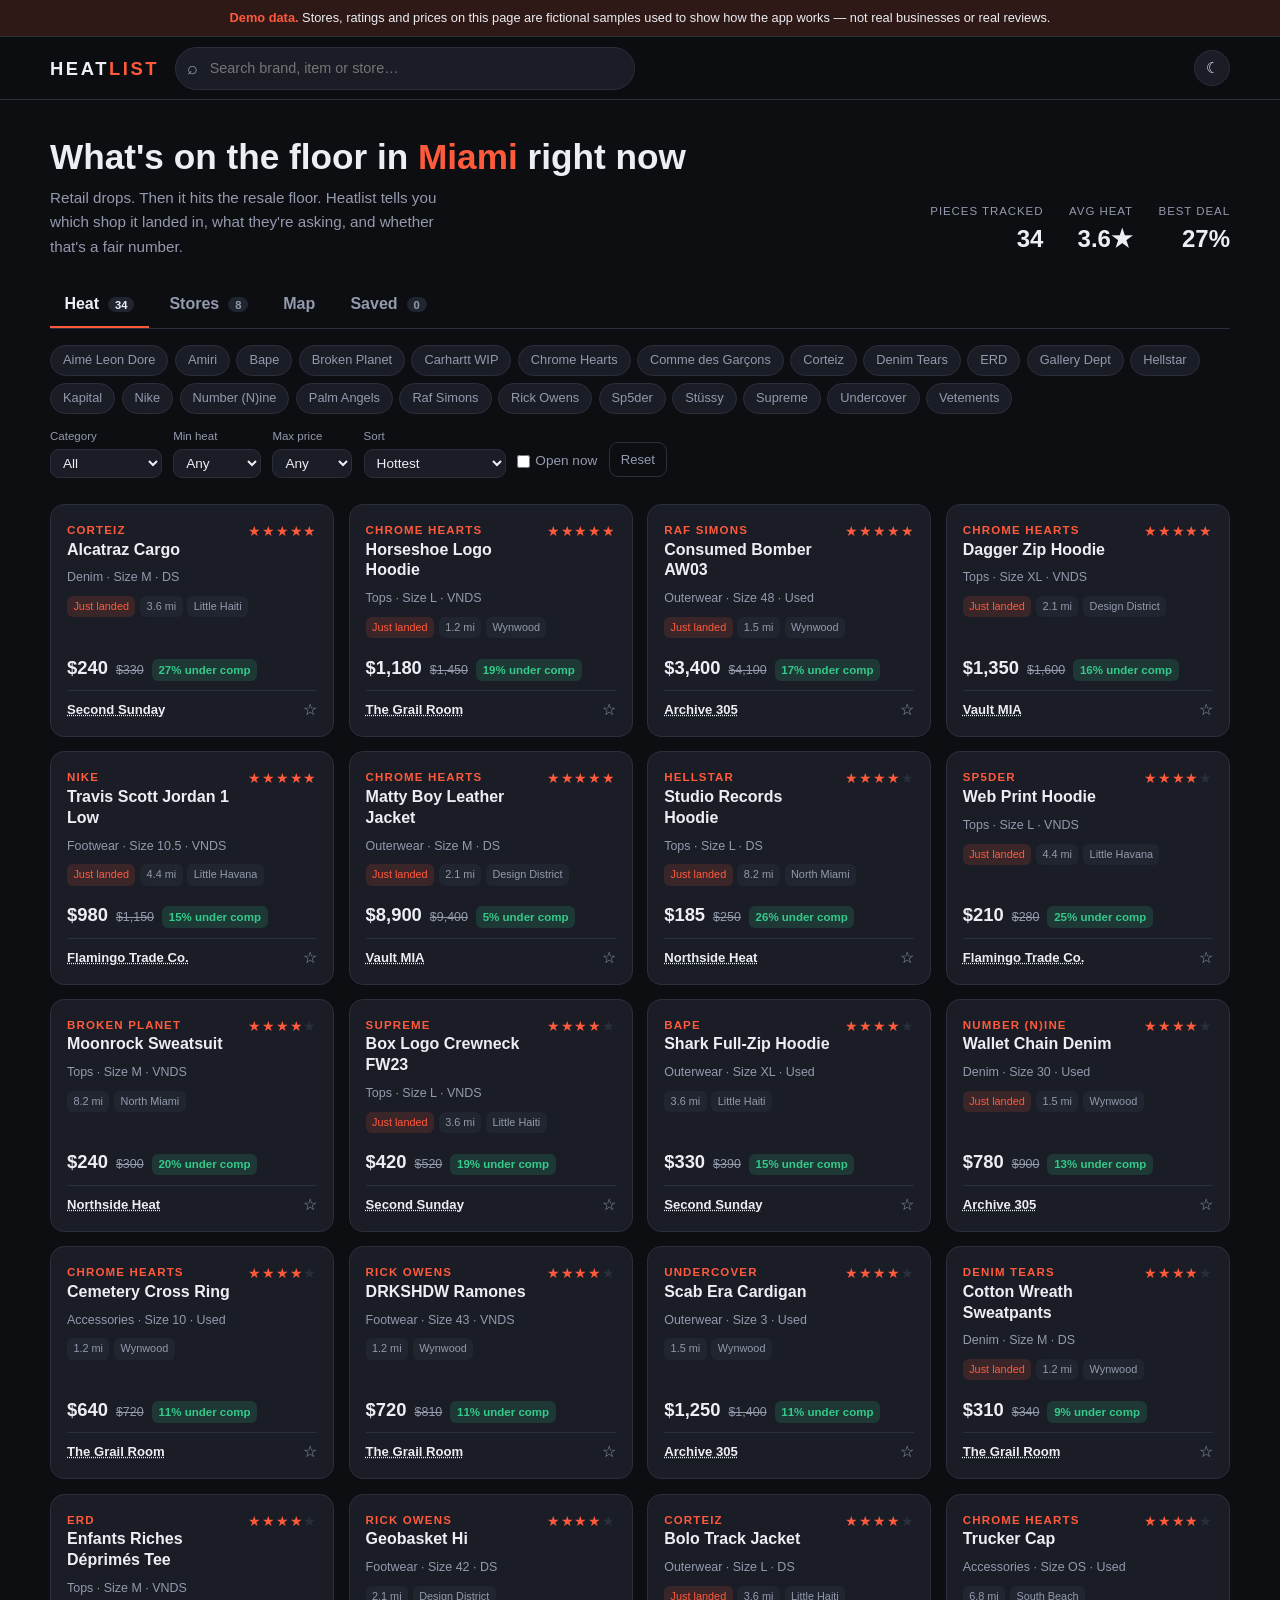
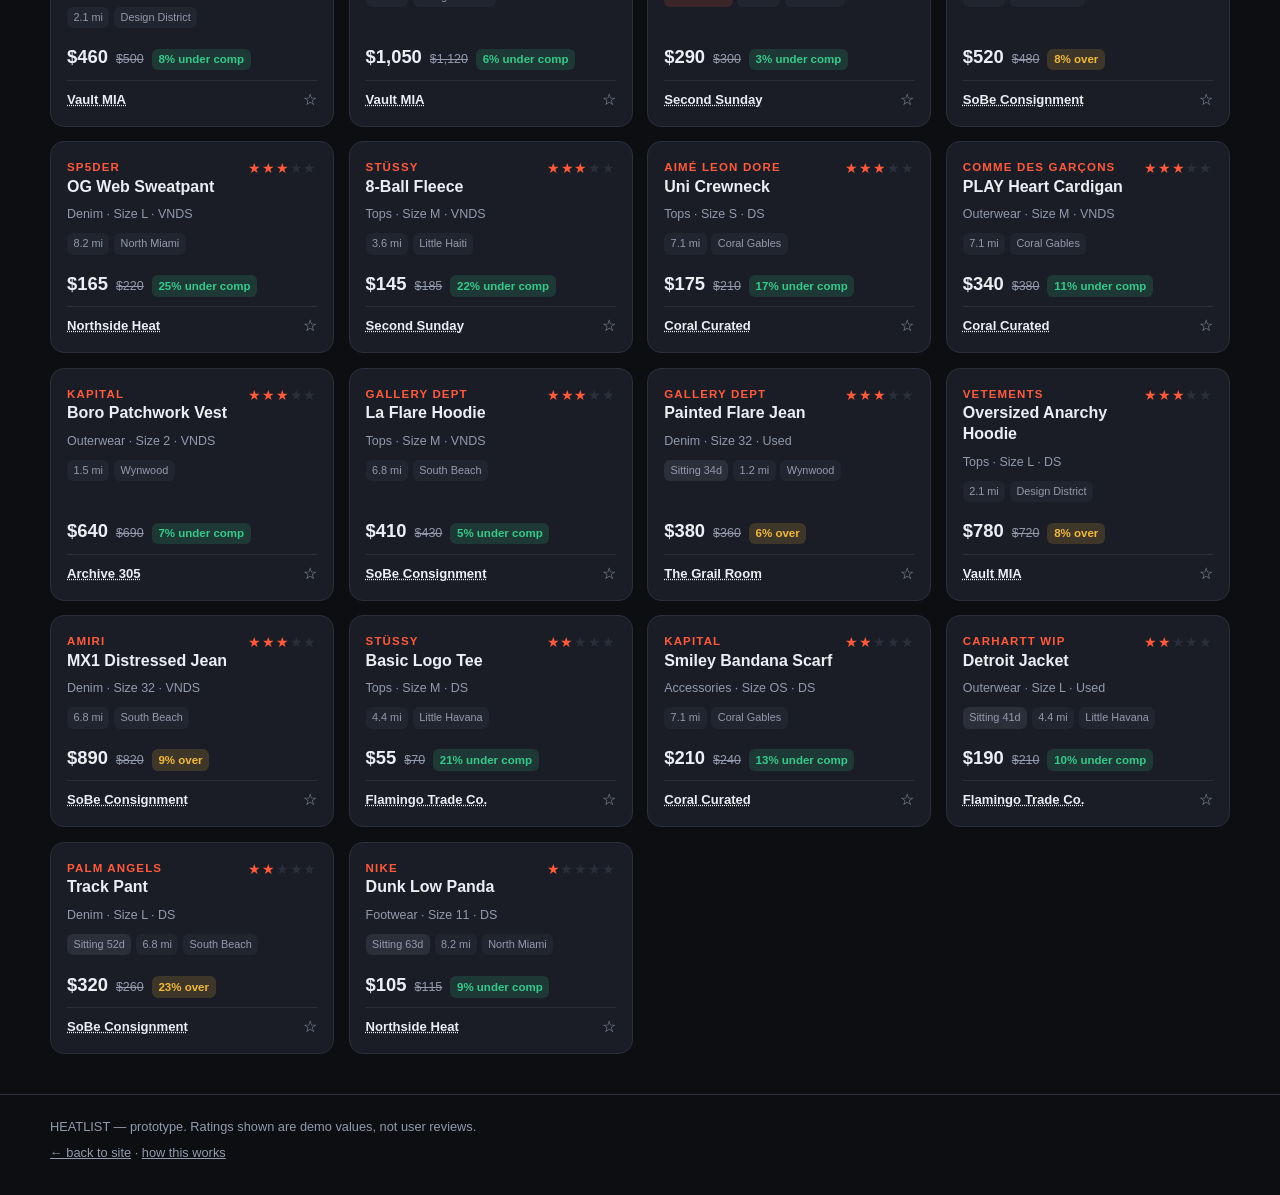
==== heatlist/index.html @ 33f38b96 "Add Heatlist: resale store finder rated on heat, payouts and pricing A static prototype for finding " ====
<!DOCTYPE html>
<html lang="en">
<head>
  <meta charset="UTF-8">
  <meta name="viewport" content="width=device-width, initial-scale=1.0">
  <meta name="description" content="Find which resale stores near you have heat on the floor right now — rated 1 to 5.">
  <title>HEATLIST — resale store finder</title>
  <link rel="stylesheet" href="css/heatlist.css">
  <link rel="icon" href="data:image/svg+xml,<svg xmlns='http://www.w3.org/2000/svg' viewBox='0 0 100 100'><text y='.9em' font-size='90'>🔥</text></svg>">
</head>
<body>

<div class="demo-banner" role="note">
  <strong>Demo data.</strong> Stores, ratings and prices on this page are
  fictional samples used to show how the app works — not real businesses or
  real reviews.
</div>

<header class="app-header">
  <div class="wrap header-inner">
    <a class="logo" href="#">HEAT<span>LIST</span></a>
    <div class="search-box">
      <span class="search-icon" aria-hidden="true">⌕</span>
      <input id="search" type="search" placeholder="Search brand, item or store…" autocomplete="off" aria-label="Search">
    </div>
    <button class="icon-btn" id="theme-toggle" aria-label="Toggle dark mode">
      <span class="ico-light">☀</span><span class="ico-dark">☾</span>
    </button>
  </div>
</header>

<main class="wrap">

  <section class="hero-strip">
    <div>
      <h1>What's on the floor in <span class="city">Miami</span> right now</h1>
      <p class="sub">
        Retail drops. Then it hits the resale floor. Heatlist tells you which
        shop it landed in, what they're asking, and whether that's a fair number.
      </p>
    </div>
    <dl class="stats" id="stats"></dl>
  </section>

  <nav class="tabs" role="tablist">
    <button class="tab active" role="tab" data-view="items">Heat <span class="count" id="count-items"></span></button>
    <button class="tab" role="tab" data-view="stores">Stores <span class="count" id="count-stores"></span></button>
    <button class="tab" role="tab" data-view="map">Map</button>
    <button class="tab" role="tab" data-view="saved">Saved <span class="count" id="count-saved"></span></button>
  </nav>

  <section class="filters" id="filters">
    <div class="chip-row" id="brand-chips" aria-label="Filter by brand"></div>
    <div class="control-row">
      <label class="ctl">
        <span>Category</span>
        <select id="f-cat">
          <option value="">All</option>
          <option>Tops</option><option>Outerwear</option><option>Denim</option>
          <option>Footwear</option><option>Accessories</option>
        </select>
      </label>
      <label class="ctl">
        <span>Min heat</span>
        <select id="f-heat">
          <option value="0">Any</option>
          <option value="3">3★ +</option>
          <option value="4">4★ +</option>
          <option value="5">5★ only</option>
        </select>
      </label>
      <label class="ctl">
        <span>Max price</span>
        <select id="f-price">
          <option value="0">Any</option>
          <option value="200">$200</option><option value="500">$500</option>
          <option value="1000">$1,000</option><option value="5000">$5,000</option>
        </select>
      </label>
      <label class="ctl">
        <span>Sort</span>
        <select id="f-sort">
          <option value="heat">Hottest</option>
          <option value="deal">Best deal</option>
          <option value="fresh">Just landed</option>
          <option value="near">Closest</option>
          <option value="cheap">Price: low to high</option>
        </select>
      </label>
      <label class="ctl toggle">
        <input type="checkbox" id="f-open"> <span>Open now</span>
      </label>
      <button class="btn-ghost" id="reset">Reset</button>
    </div>
  </section>

  <div id="view-items" class="view"><div class="grid" id="items-grid"></div></div>
  <div id="view-stores" class="view" hidden><div class="grid stores" id="stores-grid"></div></div>

  <div id="view-map" class="view" hidden>
    <div class="map-shell">
      <div class="map" id="map">
        <svg class="map-bg" viewBox="0 0 100 100" preserveAspectRatio="none" aria-hidden="true">
          <defs>
            <pattern id="g" width="10" height="10" patternUnits="userSpaceOnUse">
              <path d="M10 0H0V10" fill="none" stroke="currentColor" stroke-width="0.3"/>
            </pattern>
          </defs>
          <rect width="100" height="100" fill="url(#g)"/>
          <path d="M74 0 L70 40 L78 70 L72 100 L100 100 L100 0 Z" class="water"/>
          <path d="M0 46 H100 M38 0 V100" class="road"/>
        </svg>
        <div id="pins"></div>
      </div>
      <aside class="map-side" id="map-side">
        <p class="muted">Tap a pin to see what that store has on the floor.</p>
      </aside>
    </div>
  </div>

  <div id="view-saved" class="view" hidden><div class="grid" id="saved-grid"></div></div>

  <p class="empty" id="empty" hidden>Nothing matches those filters. Loosen one up.</p>
</main>

<footer class="app-footer">
  <div class="wrap">
    <p>HEATLIST — prototype. Ratings shown are demo values, not user reviews.</p>
    <p><a href="../index.html">← back to site</a> · <a href="README.md">how this works</a></p>
  </div>
</footer>

<div class="sheet-backdrop" id="backdrop" hidden></div>
<aside class="sheet" id="sheet" hidden aria-label="Store details"></aside>

<script src="js/data.js"></script>
<script src="js/app.js"></script>
</body>
</html>
---- heatlist/css/heatlist.css ----
/* ---------- tokens ---------- */
:root {
  --bg: #0d0e12;
  --bg-2: #14161d;
  --surface: #1a1d26;
  --surface-2: #21252f;
  --text: #eceef4;
  --muted: #939aad;
  --line: #2a2f3b;
  --hot: #ff5a3c;
  --hot-soft: rgba(255, 90, 60, 0.14);
  --good: #35c98a;
  --warn: #f2b93b;
  --radius: 14px;
  --shadow: 0 8px 28px rgba(0, 0, 0, 0.4);
}
[data-theme="light"] {
  --bg: #f7f7f9;
  --bg-2: #eeeff4;
  --surface: #ffffff;
  --surface-2: #f2f3f7;
  --text: #14161d;
  --muted: #626a7e;
  --line: #e1e3ea;
  --hot-soft: rgba(255, 90, 60, 0.1);
  --shadow: 0 6px 22px rgba(20, 22, 40, 0.09);
}

* { margin: 0; padding: 0; box-sizing: border-box; }
body {
  background: var(--bg);
  color: var(--text);
  font-family: -apple-system, BlinkMacSystemFont, "Segoe UI", Roboto, Arial, sans-serif;
  line-height: 1.6;
  -webkit-font-smoothing: antialiased;
}
a { color: inherit; }
.wrap { width: min(1180px, 94%); margin-inline: auto; }
.muted { color: var(--muted); }

/* ---------- demo banner ---------- */
.demo-banner {
  background: var(--hot-soft);
  border-bottom: 1px solid var(--line);
  color: var(--text);
  font-size: 0.8rem;
  padding: 0.5rem 1rem;
  text-align: center;
}
.demo-banner strong { color: var(--hot); }

/* ---------- header ---------- */
.app-header {
  position: sticky; top: 0; z-index: 40;
  background: color-mix(in srgb, var(--bg) 88%, transparent);
  backdrop-filter: blur(12px);
  border-bottom: 1px solid var(--line);
}
.header-inner { display: flex; align-items: center; gap: 1rem; height: 62px; }
.logo {
  font-weight: 800; font-size: 1.15rem; letter-spacing: 0.14em;
  text-decoration: none; white-space: nowrap;
}
.logo span { color: var(--hot); }
.search-box { position: relative; flex: 1; max-width: 460px; }
.search-box .search-icon {
  position: absolute; left: 12px; top: 50%; transform: translateY(-50%);
  color: var(--muted); font-size: 1.1rem;
}
#search {
  width: 100%; padding: 0.55rem 0.8rem 0.55rem 2.1rem;
  background: var(--surface); color: var(--text);
  border: 1px solid var(--line); border-radius: 999px;
  font: inherit; font-size: 0.9rem;
}
#search:focus { outline: 2px solid var(--hot); outline-offset: 1px; }
.icon-btn {
  margin-left: auto; width: 36px; height: 36px; border-radius: 50%;
  background: var(--surface); border: 1px solid var(--line);
  color: var(--text); cursor: pointer; font-size: 0.95rem;
}
[data-theme="light"] .ico-dark, .ico-light { display: none; }
[data-theme="light"] .ico-light { display: inline; }
.ico-dark { display: inline; }

/* ---------- hero ---------- */
.hero-strip {
  display: flex; flex-wrap: wrap; gap: 1.5rem;
  align-items: flex-end; justify-content: space-between;
  padding: 2.2rem 0 1.4rem;
}
.hero-strip h1 { font-size: clamp(1.5rem, 3.4vw, 2.2rem); line-height: 1.2; }
.city { color: var(--hot); }
.sub { color: var(--muted); max-width: 46ch; margin-top: 0.5rem; font-size: 0.95rem; }
.stats { display: flex; gap: 1.6rem; }
.stats div { text-align: right; }
.stats dt { color: var(--muted); font-size: 0.72rem; text-transform: uppercase; letter-spacing: 0.08em; }
.stats dd { font-size: 1.5rem; font-weight: 700; }

/* ---------- tabs ---------- */
.tabs { display: flex; gap: 0.4rem; border-bottom: 1px solid var(--line); }
.tab {
  background: none; border: 0; border-bottom: 2px solid transparent;
  color: var(--muted); cursor: pointer; font: inherit; font-weight: 600;
  padding: 0.6rem 0.9rem;
}
.tab.active { color: var(--text); border-bottom-color: var(--hot); }
.count {
  background: var(--surface-2); border-radius: 999px;
  font-size: 0.7rem; margin-left: 0.3rem; padding: 0.1rem 0.42rem;
}

/* ---------- filters ---------- */
.filters { padding: 1rem 0; }
.chip-row { display: flex; flex-wrap: wrap; gap: 0.4rem; margin-bottom: 0.8rem; }
.chip {
  background: var(--surface); border: 1px solid var(--line); border-radius: 999px;
  color: var(--muted); cursor: pointer; font: inherit; font-size: 0.8rem;
  padding: 0.28rem 0.75rem;
}
.chip:hover { color: var(--text); }
.chip.on { background: var(--hot); border-color: var(--hot); color: #fff; }
.control-row { display: flex; flex-wrap: wrap; gap: 0.7rem; align-items: end; }
.ctl { display: flex; flex-direction: column; gap: 0.2rem; font-size: 0.72rem; color: var(--muted); }
.ctl select {
  background: var(--surface); border: 1px solid var(--line); border-radius: 9px;
  color: var(--text); font: inherit; font-size: 0.85rem; padding: 0.34rem 0.5rem;
}
.ctl.toggle { flex-direction: row; align-items: center; gap: 0.35rem; font-size: 0.85rem; padding-bottom: 0.4rem; }
.btn-ghost {
  background: none; border: 1px solid var(--line); border-radius: 9px;
  color: var(--muted); cursor: pointer; font: inherit; font-size: 0.82rem;
  margin-bottom: 0.1rem; padding: 0.36rem 0.7rem;
}
.btn-ghost:hover { color: var(--text); }

/* ---------- grids & cards ---------- */
.grid {
  display: grid; gap: 0.9rem; padding: 0.6rem 0 2.5rem;
  grid-template-columns: repeat(auto-fill, minmax(260px, 1fr));
}
.card {
  background: var(--surface); border: 1px solid var(--line);
  border-radius: var(--radius); padding: 1rem;
  display: flex; flex-direction: column; gap: 0.5rem;
  transition: transform 0.15s ease, border-color 0.15s ease;
}
.card:hover { transform: translateY(-2px); border-color: color-mix(in srgb, var(--hot) 50%, var(--line)); }
.card-top { display: flex; justify-content: space-between; gap: 0.5rem; align-items: start; }
.brand { font-size: 0.72rem; letter-spacing: 0.1em; text-transform: uppercase; color: var(--hot); font-weight: 700; }
.item-name { font-size: 1rem; font-weight: 650; line-height: 1.3; }
.meta { color: var(--muted); font-size: 0.78rem; }
.price-row { display: flex; align-items: baseline; gap: 0.5rem; margin-top: auto; padding-top: 0.4rem; }
.price { font-size: 1.15rem; font-weight: 700; }
.comp { color: var(--muted); font-size: 0.78rem; text-decoration: line-through; }
.deal { font-size: 0.72rem; font-weight: 700; padding: 0.1rem 0.42rem; border-radius: 6px; }
.deal.under { background: rgba(53, 201, 138, 0.16); color: var(--good); }
.deal.over { background: rgba(242, 185, 59, 0.16); color: var(--warn); }
.stars { color: var(--hot); font-size: 0.85rem; letter-spacing: 0.06em; white-space: nowrap; }
.stars .off { color: var(--line); }
.store-line {
  display: flex; justify-content: space-between; align-items: center; gap: 0.5rem;
  border-top: 1px solid var(--line); padding-top: 0.5rem; font-size: 0.82rem;
}
.store-link { background: none; border: 0; color: var(--text); cursor: pointer; font: inherit; font-weight: 600; text-align: left; text-decoration: underline dotted; }
.save-btn { background: none; border: 0; cursor: pointer; font-size: 1rem; color: var(--muted); }
.save-btn.on { color: var(--hot); }
.badges { display: flex; flex-wrap: wrap; gap: 0.3rem; }
.badge {
  background: var(--surface-2); border-radius: 6px; color: var(--muted);
  font-size: 0.68rem; padding: 0.12rem 0.4rem;
}
.badge.fresh { background: var(--hot-soft); color: var(--hot); }
.badge.stale { background: rgba(147, 154, 173, 0.14); }

/* store cards */
.stores .card { gap: 0.55rem; }
.store-name { font-size: 1.05rem; font-weight: 700; }
.rating-bars { display: grid; gap: 0.3rem; }
.bar-row { display: grid; grid-template-columns: 5.2rem 1fr 1.9rem; align-items: center; gap: 0.5rem; font-size: 0.72rem; color: var(--muted); }
.bar { background: var(--surface-2); border-radius: 999px; height: 6px; overflow: hidden; }
.bar i { display: block; height: 100%; background: var(--hot); border-radius: 999px; }
.open-dot { font-size: 0.72rem; font-weight: 600; }
.open-dot.yes { color: var(--good); }
.open-dot.no { color: var(--muted); }

/* ---------- map ---------- */
.map-shell { display: grid; grid-template-columns: 1fr 320px; gap: 1rem; padding: 0.6rem 0 2.5rem; }
.map {
  position: relative; aspect-ratio: 4 / 3; background: var(--surface);
  border: 1px solid var(--line); border-radius: var(--radius); overflow: hidden;
}
.map-bg { position: absolute; inset: 0; width: 100%; height: 100%; color: var(--line); }
.map-bg .water { fill: color-mix(in srgb, #3b82f6 18%, transparent); }
.map-bg .road { stroke: var(--line); stroke-width: 0.8; fill: none; }
.pin {
  position: absolute; transform: translate(-50%, -100%);
  background: none; border: 0; cursor: pointer; color: var(--text);
  display: flex; flex-direction: column; align-items: center; font: inherit;
}
.pin .dot {
  width: 30px; height: 30px; border-radius: 50% 50% 50% 4px;
  transform: rotate(45deg); display: grid; place-items: center;
  border: 2px solid var(--bg); box-shadow: var(--shadow);
  font-size: 0.7rem; font-weight: 800; color: #fff;
}
.pin .dot b { transform: rotate(-45deg); }
.pin .label {
  background: var(--surface); border: 1px solid var(--line); border-radius: 6px;
  font-size: 0.68rem; margin-top: 4px; padding: 0.05rem 0.35rem; white-space: nowrap;
  /* labels of neighbouring pins overlap in dense blocks — never let one swallow
     the click meant for the pin underneath it */
  pointer-events: none;
}
.pin:hover, .pin:focus-visible { z-index: 5; }
.pin.dim { opacity: 0.3; }
.map-side { background: var(--surface); border: 1px solid var(--line); border-radius: var(--radius); padding: 1rem; overflow-y: auto; max-height: 100%; }
.map-side h3 { font-size: 1rem; margin-bottom: 0.2rem; }
.mini-item { border-top: 1px solid var(--line); display: flex; justify-content: space-between; gap: 0.5rem; padding: 0.45rem 0; font-size: 0.82rem; }

/* ---------- sheet ---------- */
.sheet-backdrop { position: fixed; inset: 0; background: rgba(0, 0, 0, 0.55); z-index: 50; }
.sheet {
  position: fixed; top: 0; right: 0; bottom: 0; z-index: 51;
  width: min(440px, 92%); background: var(--bg-2);
  border-left: 1px solid var(--line); box-shadow: var(--shadow);
  overflow-y: auto; padding: 1.4rem;
}
.sheet h2 { font-size: 1.35rem; }
.sheet .close { position: absolute; top: 0.8rem; right: 1rem; background: none; border: 0; color: var(--muted); cursor: pointer; font-size: 1.4rem; }
.sheet section { margin-top: 1.2rem; }
.sheet h4 { font-size: 0.72rem; letter-spacing: 0.1em; text-transform: uppercase; color: var(--muted); margin-bottom: 0.5rem; }

.empty { color: var(--muted); padding: 2rem 0 3rem; text-align: center; }

/* ---------- footer ---------- */
.app-footer { border-top: 1px solid var(--line); color: var(--muted); font-size: 0.8rem; padding: 1.4rem 0 2rem; }
.app-footer p + p { margin-top: 0.3rem; }

@media (max-width: 860px) {
  .map-shell { grid-template-columns: 1fr; }
  .stats { width: 100%; justify-content: space-between; gap: 0.8rem; }
  .stats div { text-align: left; }
  .header-inner { flex-wrap: wrap; height: auto; padding: 0.6rem 0; }
  .search-box { order: 3; max-width: none; flex-basis: 100%; }
}
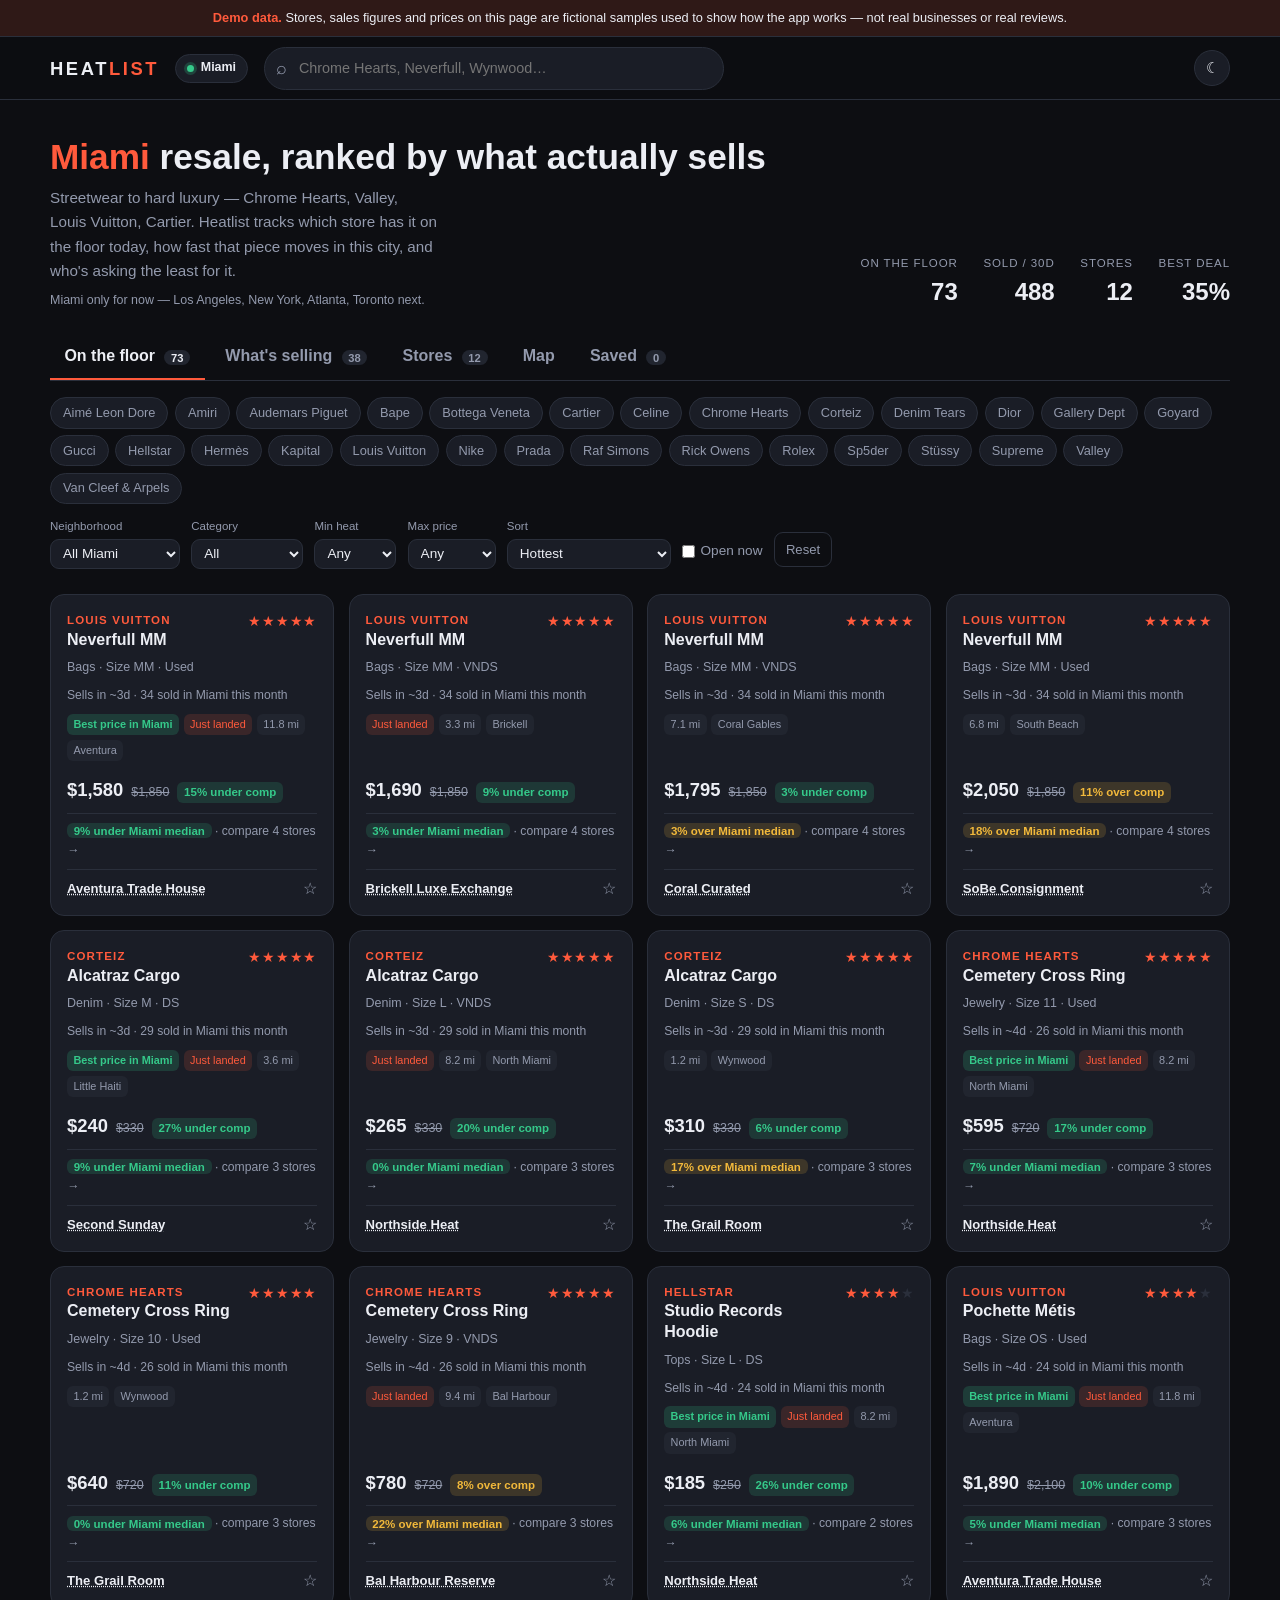
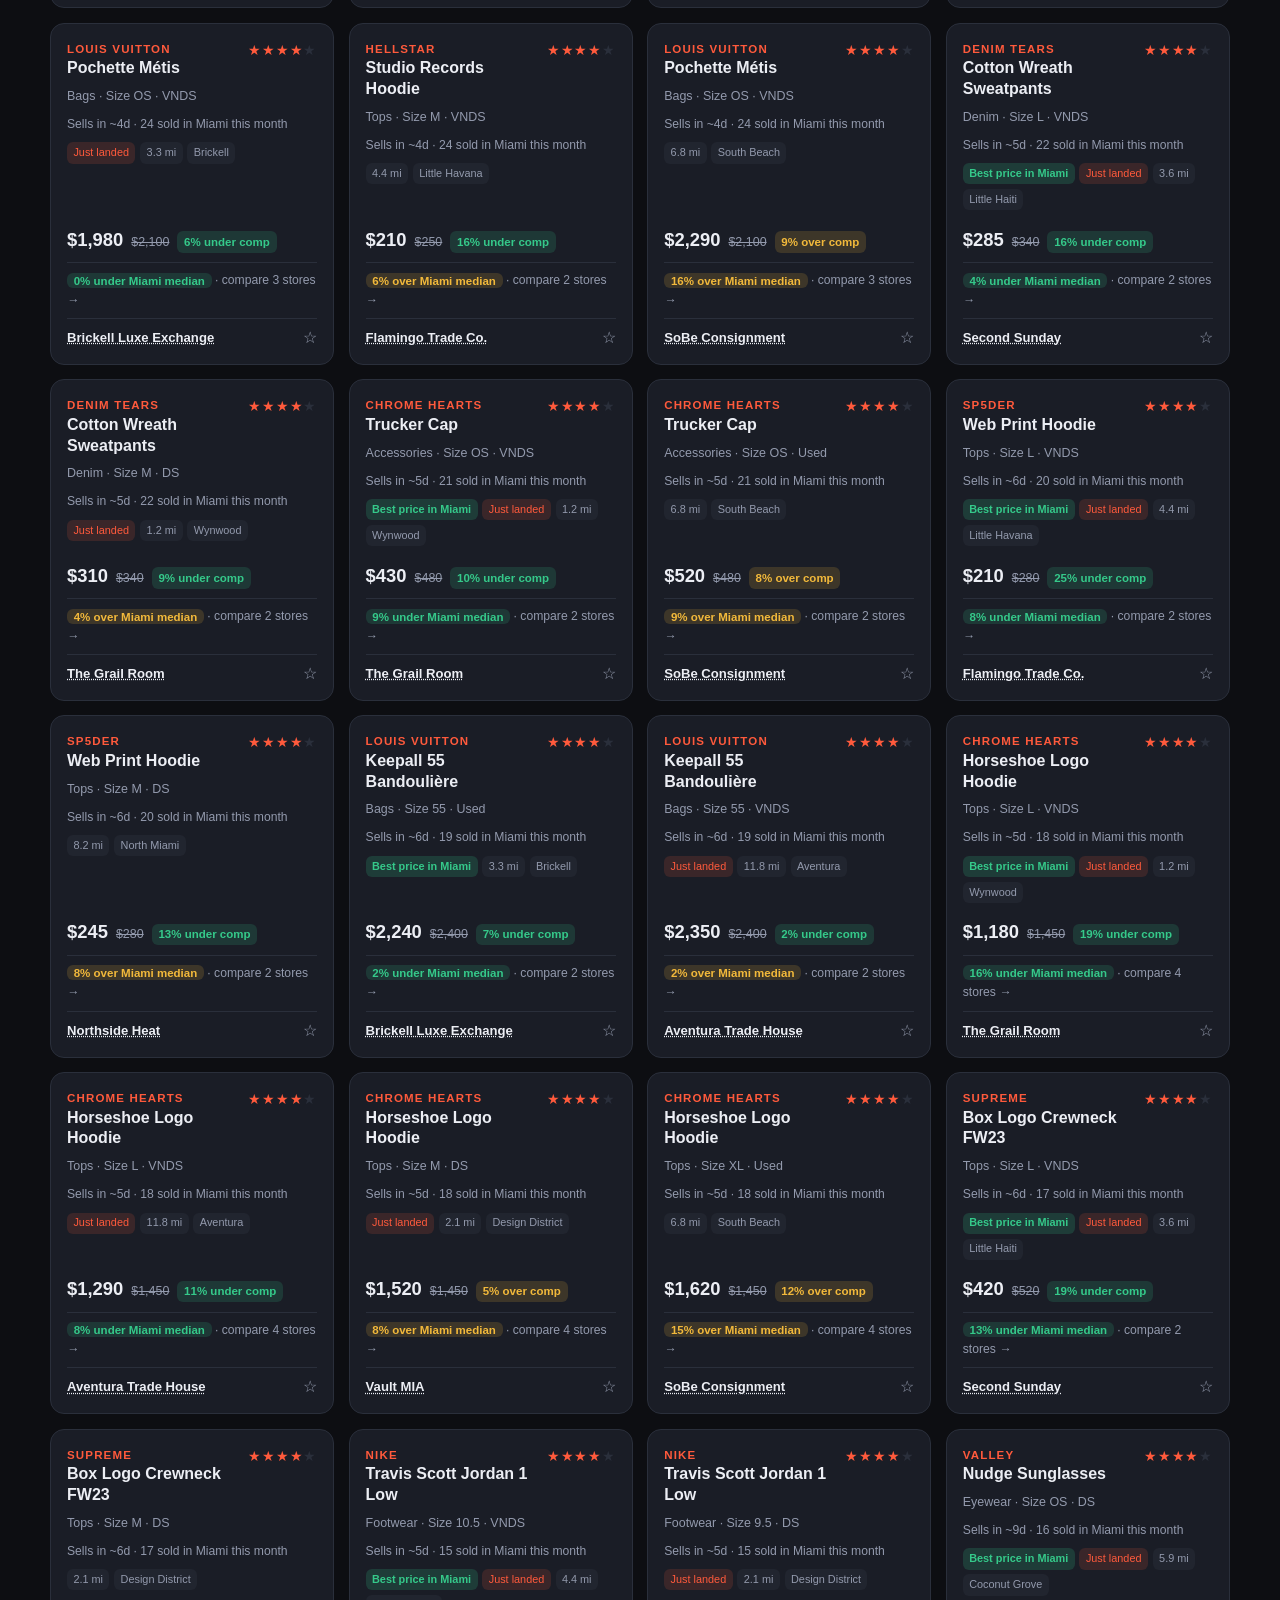
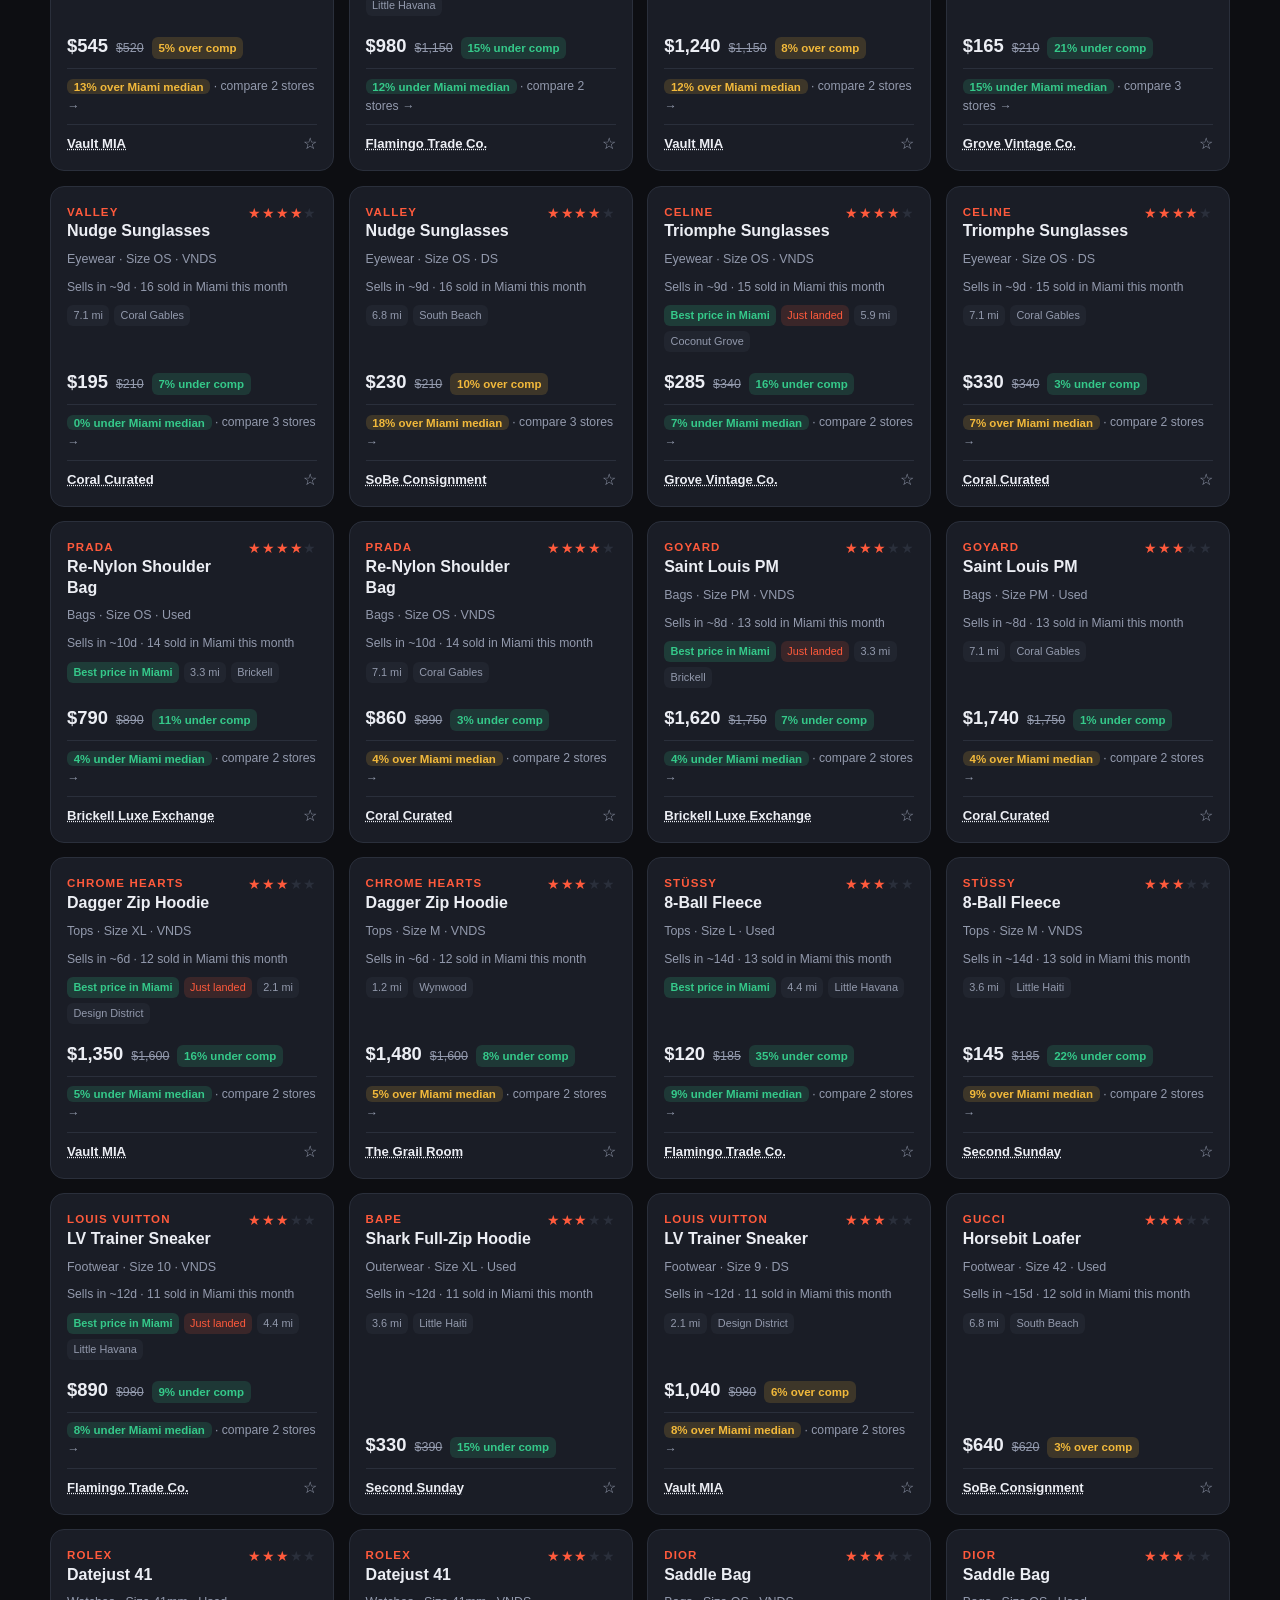
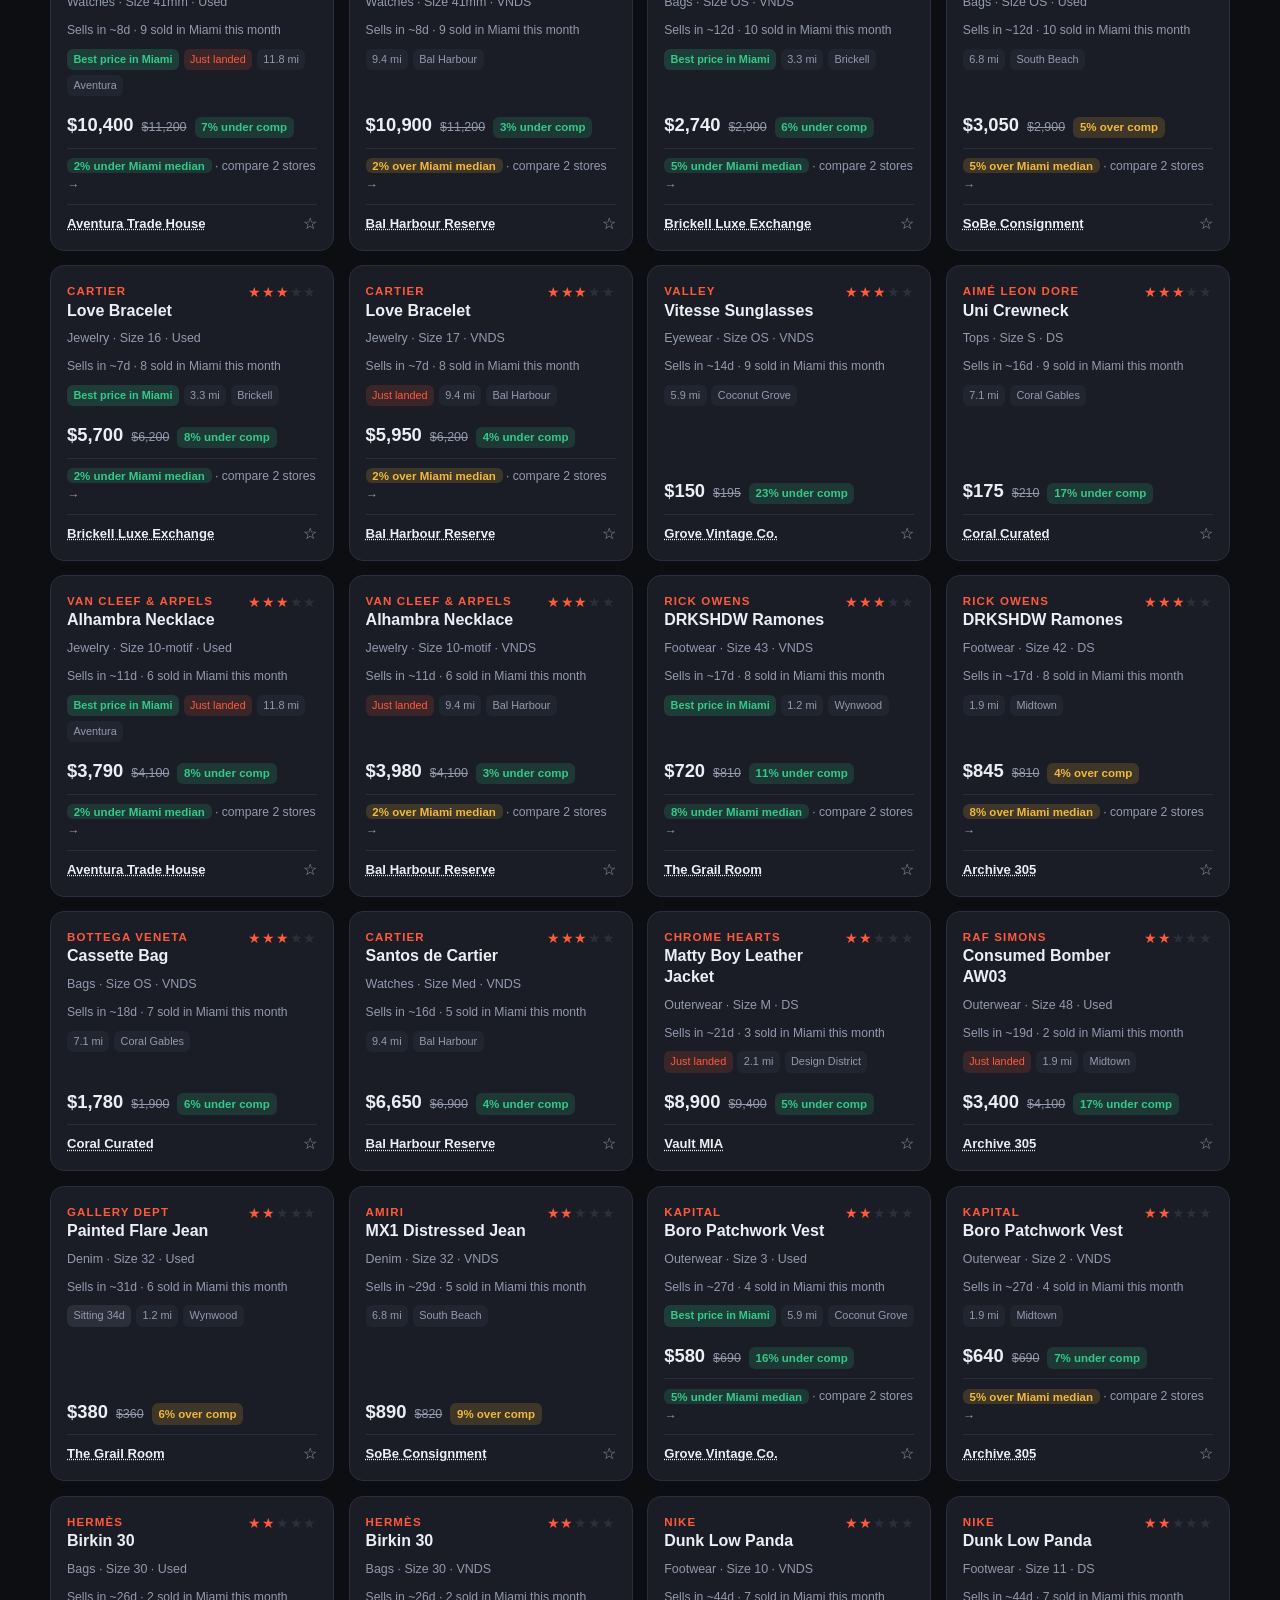
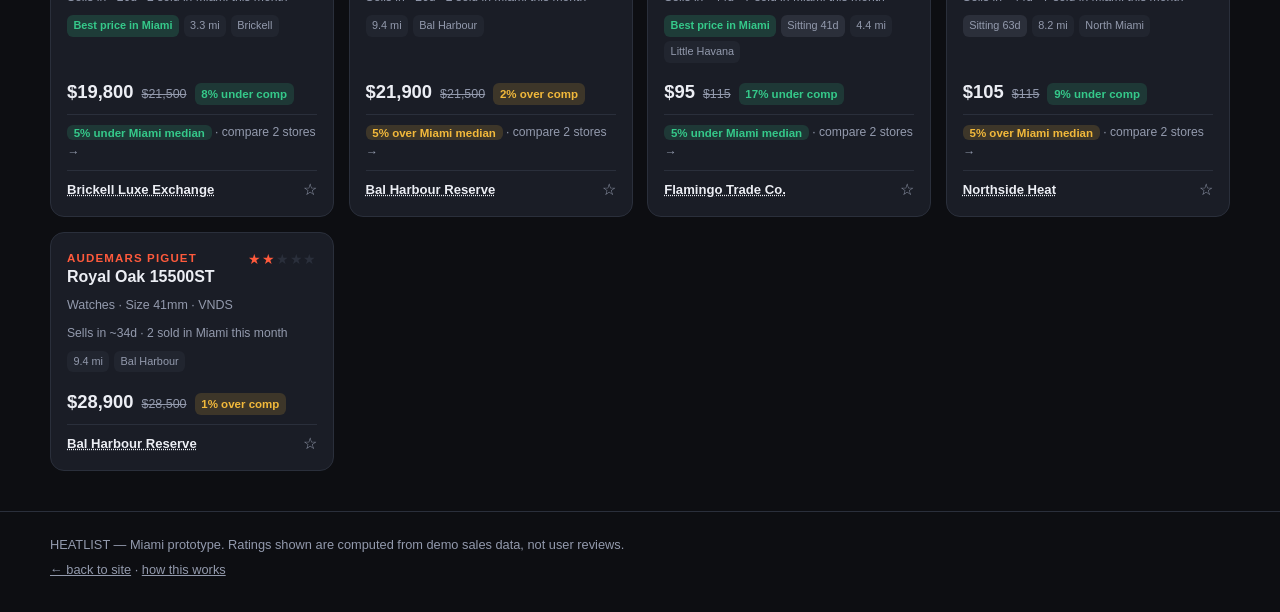
==== commit 3ce890a3: "Make Miami the launch market and rank stores by what actually sells Miami is now a first-class marke" ====
--- a/heatlist/index.html
+++ b/heatlist/index.html
@@ -3,15 +3,15 @@
 <head>
   <meta charset="UTF-8">
   <meta name="viewport" content="width=device-width, initial-scale=1.0">
-  <meta name="description" content="Find which resale stores near you have heat on the floor right now — rated 1 to 5.">
-  <title>HEATLIST — resale store finder</title>
+  <meta name="description" content="Miami resale, ranked. Which store has the heat, who sells it fastest, and who's asking the least — Chrome Hearts to Louis Vuitton.">
+  <title>HEATLIST Miami — resale stores, ranked by what sells</title>
   <link rel="stylesheet" href="css/heatlist.css">
   <link rel="icon" href="data:image/svg+xml,<svg xmlns='http://www.w3.org/2000/svg' viewBox='0 0 100 100'><text y='.9em' font-size='90'>🔥</text></svg>">
 </head>
 <body>
 
 <div class="demo-banner" role="note">
-  <strong>Demo data.</strong> Stores, ratings and prices on this page are
+  <strong>Demo data.</strong> Stores, sales figures and prices on this page are
   fictional samples used to show how the app works — not real businesses or
   real reviews.
 </div>
@@ -19,9 +19,12 @@
 <header class="app-header">
   <div class="wrap header-inner">
     <a class="logo" href="#">HEAT<span>LIST</span></a>
+    <span class="city-chip" title="Launch market">
+      <span class="pip" aria-hidden="true"></span><span id="city-name">Miami</span>
+    </span>
     <div class="search-box">
       <span class="search-icon" aria-hidden="true">⌕</span>
-      <input id="search" type="search" placeholder="Search brand, item or store…" autocomplete="off" aria-label="Search">
+      <input id="search" type="search" placeholder="Chrome Hearts, Neverfull, Wynwood…" autocomplete="off" aria-label="Search">
     </div>
     <button class="icon-btn" id="theme-toggle" aria-label="Toggle dark mode">
       <span class="ico-light">☀</span><span class="ico-dark">☾</span>
@@ -33,32 +36,35 @@
 
   <section class="hero-strip">
     <div>
-      <h1>What's on the floor in <span class="city">Miami</span> right now</h1>
+      <h1><span class="city">Miami</span> resale, ranked by what actually sells</h1>
       <p class="sub">
-        Retail drops. Then it hits the resale floor. Heatlist tells you which
-        shop it landed in, what they're asking, and whether that's a fair number.
+        Streetwear to hard luxury — Chrome Hearts, Valley, Louis Vuitton,
+        Cartier. Heatlist tracks which store has it on the floor today, how fast
+        that piece moves in this city, and who's asking the least for it.
       </p>
+      <p class="city-note" id="city-note"></p>
     </div>
     <dl class="stats" id="stats"></dl>
   </section>
 
   <nav class="tabs" role="tablist">
-    <button class="tab active" role="tab" data-view="items">Heat <span class="count" id="count-items"></span></button>
-    <button class="tab" role="tab" data-view="stores">Stores <span class="count" id="count-stores"></span></button>
-    <button class="tab" role="tab" data-view="map">Map</button>
-    <button class="tab" role="tab" data-view="saved">Saved <span class="count" id="count-saved"></span></button>
+    <button class="tab active" role="tab" aria-selected="true" data-view="items">On the floor <span class="count" id="count-items"></span></button>
+    <button class="tab" role="tab" aria-selected="false" data-view="compare">What's selling <span class="count" id="count-compare"></span></button>
+    <button class="tab" role="tab" aria-selected="false" data-view="stores">Stores <span class="count" id="count-stores"></span></button>
+    <button class="tab" role="tab" aria-selected="false" data-view="map">Map</button>
+    <button class="tab" role="tab" aria-selected="false" data-view="saved">Saved <span class="count" id="count-saved"></span></button>
   </nav>
 
   <section class="filters" id="filters">
     <div class="chip-row" id="brand-chips" aria-label="Filter by brand"></div>
     <div class="control-row">
       <label class="ctl">
+        <span>Neighborhood</span>
+        <select id="f-hood"></select>
+      </label>
+      <label class="ctl">
         <span>Category</span>
-        <select id="f-cat">
-          <option value="">All</option>
-          <option>Tops</option><option>Outerwear</option><option>Denim</option>
-          <option>Footwear</option><option>Accessories</option>
-        </select>
+        <select id="f-cat"></select>
       </label>
       <label class="ctl">
         <span>Min heat</span>
@@ -66,22 +72,24 @@
           <option value="0">Any</option>
           <option value="3">3★ +</option>
           <option value="4">4★ +</option>
-          <option value="5">5★ only</option>
+          <option value="4.5">4.5★ +</option>
         </select>
       </label>
       <label class="ctl">
         <span>Max price</span>
         <select id="f-price">
           <option value="0">Any</option>
-          <option value="200">$200</option><option value="500">$500</option>
-          <option value="1000">$1,000</option><option value="5000">$5,000</option>
+          <option value="250">$250</option><option value="500">$500</option>
+          <option value="1000">$1,000</option><option value="2500">$2,500</option>
+          <option value="10000">$10,000</option>
         </select>
       </label>
       <label class="ctl">
         <span>Sort</span>
         <select id="f-sort">
           <option value="heat">Hottest</option>
-          <option value="deal">Best deal</option>
+          <option value="under">Under Miami median</option>
+          <option value="deal">Best vs. comp</option>
           <option value="fresh">Just landed</option>
           <option value="near">Closest</option>
           <option value="cheap">Price: low to high</option>
@@ -95,6 +103,16 @@
   </section>
 
   <div id="view-items" class="view"><div class="grid" id="items-grid"></div></div>
+
+  <div id="view-compare" class="view" hidden>
+    <p class="view-intro">
+      Ranked by units sold across tracked Miami stores in the last 30 days and
+      how fast each piece clears a floor. Tap a row to see every store carrying
+      it, cheapest first.
+    </p>
+    <div class="rank-list" id="compare-list"></div>
+  </div>
+
   <div id="view-stores" class="view" hidden><div class="grid stores" id="stores-grid"></div></div>
 
   <div id="view-map" class="view" hidden>
@@ -107,14 +125,14 @@
             </pattern>
           </defs>
           <rect width="100" height="100" fill="url(#g)"/>
-          <path d="M74 0 L70 40 L78 70 L72 100 L100 100 L100 0 Z" class="water"/>
-          <path d="M0 46 H100 M38 0 V100" class="road"/>
+          <!-- Biscayne Bay, then the barrier island, then the Atlantic -->
+          <path class="water" d="M62 0 C66 22, 60 40, 64 58 C68 76, 62 88, 65 100 L78 100 C75 86, 80 70, 77 56 C73 38, 79 20, 75 0 Z"/>
+          <path class="water" d="M92 0 C90 30, 94 62, 91 100 L100 100 L100 0 Z"/>
+          <path class="road" d="M0 46 H62 M40 0 V100 M78 8 V96"/>
         </svg>
         <div id="pins"></div>
       </div>
-      <aside class="map-side" id="map-side">
-        <p class="muted">Tap a pin to see what that store has on the floor.</p>
-      </aside>
+      <aside class="map-side" id="map-side"></aside>
     </div>
   </div>
 
@@ -125,13 +143,13 @@
 
 <footer class="app-footer">
   <div class="wrap">
-    <p>HEATLIST — prototype. Ratings shown are demo values, not user reviews.</p>
+    <p>HEATLIST — Miami prototype. Ratings shown are computed from demo sales data, not user reviews.</p>
     <p><a href="../index.html">← back to site</a> · <a href="README.md">how this works</a></p>
   </div>
 </footer>
 
 <div class="sheet-backdrop" id="backdrop" hidden></div>
-<aside class="sheet" id="sheet" hidden aria-label="Store details"></aside>
+<aside class="sheet" id="sheet" hidden aria-label="Details"></aside>
 
 <script src="js/data.js"></script>
 <script src="js/app.js"></script>
--- a/heatlist/css/heatlist.css
+++ b/heatlist/css/heatlist.css
@@ -62,6 +62,15 @@
   text-decoration: none; white-space: nowrap;
 }
 .logo span { color: var(--hot); }
+.city-chip {
+  display: inline-flex; align-items: center; gap: 0.4rem;
+  background: var(--surface); border: 1px solid var(--line); border-radius: 999px;
+  font-size: 0.78rem; font-weight: 650; padding: 0.24rem 0.7rem; white-space: nowrap;
+}
+.city-chip .pip {
+  width: 7px; height: 7px; border-radius: 50%; background: var(--good);
+  box-shadow: 0 0 0 3px color-mix(in srgb, var(--good) 22%, transparent);
+}
 .search-box { position: relative; flex: 1; max-width: 460px; }
 .search-box .search-icon {
   position: absolute; left: 12px; top: 50%; transform: translateY(-50%);
@@ -92,17 +101,27 @@
 .hero-strip h1 { font-size: clamp(1.5rem, 3.4vw, 2.2rem); line-height: 1.2; }
 .city { color: var(--hot); }
 .sub { color: var(--muted); max-width: 46ch; margin-top: 0.5rem; font-size: 0.95rem; }
+.city-note { color: var(--muted); font-size: 0.78rem; margin-top: 0.5rem; }
+.sells { color: var(--muted); font-size: 0.76rem; }
+.view-intro { color: var(--muted); font-size: 0.85rem; max-width: 62ch; padding: 0.8rem 0 0.2rem; }
 .stats { display: flex; gap: 1.6rem; }
 .stats div { text-align: right; }
 .stats dt { color: var(--muted); font-size: 0.72rem; text-transform: uppercase; letter-spacing: 0.08em; }
 .stats dd { font-size: 1.5rem; font-weight: 700; }
 
 /* ---------- tabs ---------- */
-.tabs { display: flex; gap: 0.4rem; border-bottom: 1px solid var(--line); }
+.tabs {
+  display: flex; gap: 0.4rem; border-bottom: 1px solid var(--line);
+  /* five tabs do not fit a phone — scroll the bar, never the page */
+  overflow-x: auto; scrollbar-width: none;
+}
+.tabs::-webkit-scrollbar { display: none; }
 .tab {
   background: none; border: 0; border-bottom: 2px solid transparent;
   color: var(--muted); cursor: pointer; font: inherit; font-weight: 600;
   padding: 0.6rem 0.9rem;
+  flex: 0 0 auto;
+  white-space: nowrap;
 }
 .tab.active { color: var(--text); border-bottom-color: var(--hot); }
 .count {
@@ -172,6 +191,14 @@
 }
 .badge.fresh { background: var(--hot-soft); color: var(--hot); }
 .badge.stale { background: rgba(147, 154, 173, 0.14); }
+.badge.best { background: rgba(53, 201, 138, 0.18); color: var(--good); font-weight: 700; }
+.badge.spread { background: rgba(242, 185, 59, 0.16); color: var(--warn); }
+.compare-link {
+  background: none; border: 0; border-top: 1px solid var(--line);
+  color: var(--muted); cursor: pointer; font: inherit; font-size: 0.76rem;
+  padding: 0.5rem 0 0; text-align: left; width: 100%;
+}
+.compare-link:hover { color: var(--text); }
 
 /* store cards */
 .stores .card { gap: 0.55rem; }
@@ -184,6 +211,24 @@
 .open-dot.yes { color: var(--good); }
 .open-dot.no { color: var(--muted); }
 
+/* ---------- what's selling (ranked list) ---------- */
+.rank-list { display: flex; flex-direction: column; gap: 0.5rem; padding: 0.6rem 0 2.5rem; }
+.rank-row {
+  display: grid; grid-template-columns: 2rem 1fr auto 9.5rem;
+  align-items: center; gap: 0.9rem; text-align: left; width: 100%;
+  background: var(--surface); border: 1px solid var(--line);
+  border-radius: var(--radius); color: inherit; cursor: pointer;
+  font: inherit; padding: 0.8rem 1rem;
+}
+.rank-row:hover { border-color: color-mix(in srgb, var(--hot) 50%, var(--line)); }
+.rank { color: var(--muted); font-size: 1.1rem; font-weight: 700; text-align: center; }
+.rank-main { display: flex; flex-direction: column; min-width: 0; }
+.rank-main .item-name { font-size: 0.95rem; }
+.rank-price { text-align: right; }
+.rank-price strong { font-size: 1.05rem; }
+.rank-price .meta { display: block; font-size: 0.7rem; }
+.rank-price .badge { display: inline-block; font-size: 0.7rem; margin-top: 0.2rem; }
+
 /* ---------- map ---------- */
 .map-shell { display: grid; grid-template-columns: 1fr 320px; gap: 1rem; padding: 0.6rem 0 2.5rem; }
 .map {
@@ -208,15 +253,29 @@
 .pin .label {
   background: var(--surface); border: 1px solid var(--line); border-radius: 6px;
   font-size: 0.68rem; margin-top: 4px; padding: 0.05rem 0.35rem; white-space: nowrap;
-  /* labels of neighbouring pins overlap in dense blocks — never let one swallow
-     the click meant for the pin underneath it */
+  /* Twelve labels at once is unreadable in a block as dense as Wynwood/Midtown,
+     and one label swallows the click meant for the pin beneath it. Reveal on
+     hover or selection instead; the side list names every store anyway. */
   pointer-events: none;
-}
-.pin:hover, .pin:focus-visible { z-index: 5; }
+  opacity: 0;
+  transition: opacity 0.12s ease;
+}
+.pin:hover .label, .pin:focus-visible .label, .pin.sel .label { opacity: 1; }
+.pin:hover, .pin:focus-visible, .pin.sel { z-index: 5; }
+.pin.sel .dot { outline: 2px solid var(--text); outline-offset: 2px; }
 .pin.dim { opacity: 0.3; }
 .map-side { background: var(--surface); border: 1px solid var(--line); border-radius: var(--radius); padding: 1rem; overflow-y: auto; max-height: 100%; }
 .map-side h3 { font-size: 1rem; margin-bottom: 0.2rem; }
 .mini-item { border-top: 1px solid var(--line); display: flex; justify-content: space-between; gap: 0.5rem; padding: 0.45rem 0; font-size: 0.82rem; }
+.side-row {
+  background: none; border: 0; border-top: 1px solid var(--line);
+  color: inherit; cursor: pointer; display: flex; font: inherit;
+  align-items: center; justify-content: space-between; gap: 0.5rem;
+  font-size: 0.82rem; padding: 0.45rem 0; text-align: left; width: 100%;
+}
+.side-row:hover { color: var(--hot); }
+.back-link { background: none; border: 0; color: var(--muted); cursor: pointer; font: inherit; font-size: 0.78rem; padding: 0 0 0.4rem; }
+.back-link:hover { color: var(--text); }
 
 /* ---------- sheet ---------- */
 .sheet-backdrop { position: fixed; inset: 0; background: rgba(0, 0, 0, 0.55); z-index: 50; }
@@ -237,6 +296,13 @@
 .app-footer { border-top: 1px solid var(--line); color: var(--muted); font-size: 0.8rem; padding: 1.4rem 0 2rem; }
 .app-footer p + p { margin-top: 0.3rem; }
 
+@media (max-width: 720px) {
+  .rank-row { grid-template-columns: 1.6rem 1fr; row-gap: 0.4rem; }
+  .rank-heat { grid-column: 2; }
+  .rank-price { grid-column: 2; text-align: left; }
+  .rank-price .meta, .rank-price .badge { display: inline-block; margin-right: 0.4rem; }
+}
+
 @media (max-width: 860px) {
   .map-shell { grid-template-columns: 1fr; }
   .stats { width: 100%; justify-content: space-between; gap: 0.8rem; }
